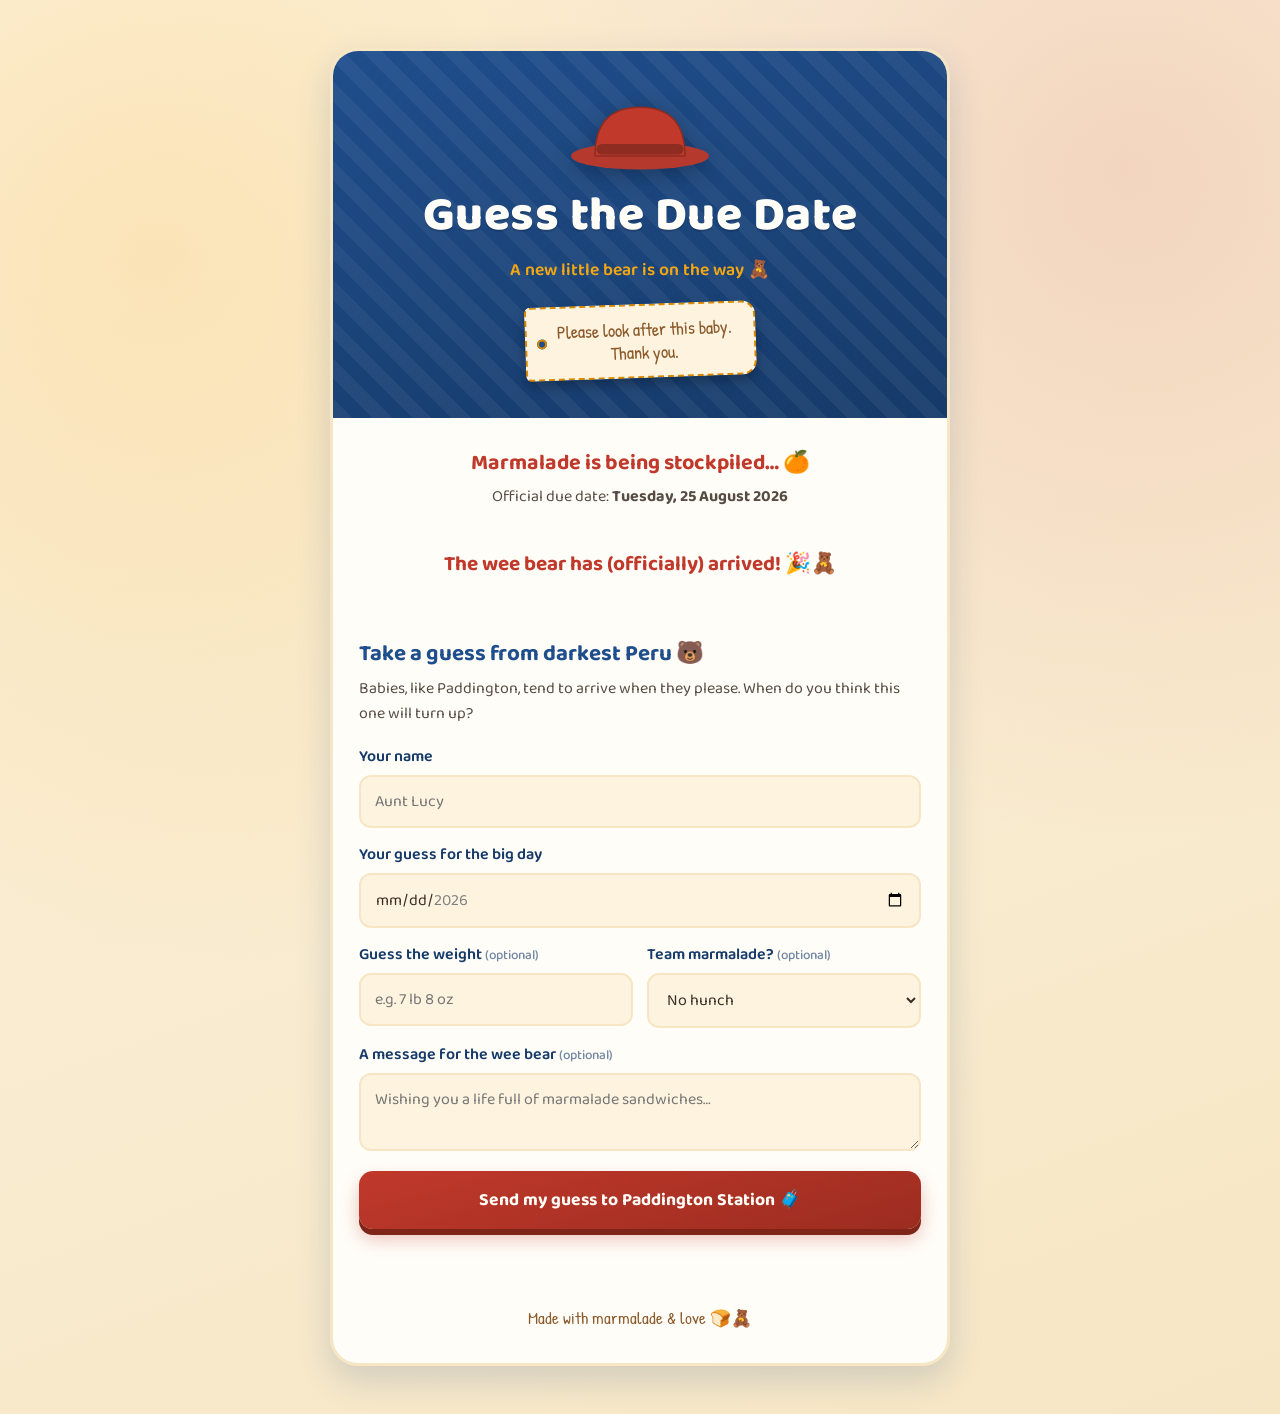
==== index.html @ 387adced "Add Paddington-themed Guess the Due Date app Static GitHub Pages site for a baby-pool guessing game " ====
<!DOCTYPE html>
<html lang="en">
<head>
  <meta charset="UTF-8" />
  <meta name="viewport" content="width=device-width, initial-scale=1.0" />
  <title>Guess the Due Date 🧸</title>
  <meta name="description" content="A Paddington-themed baby pool — guess our due date and win marmalade-sized bragging rights!" />
  <link rel="preconnect" href="https://fonts.googleapis.com" />
  <link rel="preconnect" href="https://fonts.gstatic.com" crossorigin />
  <link href="https://fonts.googleapis.com/css2?family=Baloo+2:wght@500;600;700;800&family=Patrick+Hand&display=swap" rel="stylesheet" />
  <link rel="icon" href="data:image/svg+xml,%3Csvg xmlns='http://www.w3.org/2000/svg' viewBox='0 0 100 100'%3E%3Ctext y='.9em' font-size='90'%3E%F0%9F%A7%B8%3C/text%3E%3C/svg%3E" />
  <link rel="stylesheet" href="styles.css" />
</head>
<body>
  <!-- Falling marmalade sandwiches -->
  <div class="sandwich-rain" aria-hidden="true"></div>

  <main class="card">
    <header class="hero">
      <div class="hat" aria-hidden="true">
        <svg viewBox="0 0 200 120" width="150" role="img" aria-label="Paddington's red hat">
          <ellipse cx="100" cy="100" rx="92" ry="18" fill="#b5392c"/>
          <path d="M40 100 Q40 35 100 35 Q160 35 160 100 Z" fill="#c0392b"/>
          <path d="M40 100 Q40 35 100 35 Q160 35 160 100 Z" fill="none" stroke="#8e2c22" stroke-width="2"/>
          <rect x="42" y="84" width="116" height="14" rx="7" fill="#8e2c22"/>
        </svg>
      </div>
      <h1>Guess the Due&nbsp;Date</h1>
      <p class="tagline">A new little bear is on the way 🧸</p>

      <div class="luggage-tag">
        <span class="hole"></span>
        Please look after this baby.<br />Thank you.
      </div>
    </header>

    <!-- Countdown -->
    <section class="countdown" aria-label="Countdown to the official due date">
      <h2>Marmalade is being stockpiled… 🍊</h2>
      <p class="official">Official due date: <strong>Tuesday, 25 August 2026</strong></p>
      <div class="clock" id="clock">
        <div class="unit"><span id="days">--</span><small>days</small></div>
        <div class="unit"><span id="hours">--</span><small>hours</small></div>
        <div class="unit"><span id="minutes">--</span><small>mins</small></div>
        <div class="unit"><span id="seconds">--</span><small>secs</small></div>
      </div>
    </section>

    <!-- Guess form -->
    <section class="form-wrap" id="form-section">
      <h2>Take a guess from darkest Peru 🐻</h2>
      <p class="sub">Babies, like Paddington, tend to arrive when they please. When do you think this one will turn up?</p>

      <form id="guess-form" novalidate>
        <label>
          Your name
          <input type="text" name="name" id="name" placeholder="Aunt Lucy" required maxlength="60" autocomplete="name" />
        </label>

        <label>
          Your guess for the big day
          <input type="date" name="guess_date" id="guess_date" required min="2026-06-14" max="2026-12-31" />
        </label>

        <div class="row">
          <label>
            Guess the weight <small>(optional)</small>
            <input type="text" name="weight_guess" id="weight_guess" placeholder="e.g. 7 lb 8 oz" maxlength="30" />
          </label>
          <label>
            Team marmalade? <small>(optional)</small>
            <select name="hunch" id="hunch">
              <option value="">No hunch</option>
              <option value="Boy bear">Boy bear 💙</option>
              <option value="Girl bear">Girl bear 💗</option>
              <option value="Surprise!">Surprise! 🎁</option>
            </select>
          </label>
        </div>

        <label>
          A message for the wee bear <small>(optional)</small>
          <textarea name="message" id="message" rows="2" placeholder="Wishing you a life full of marmalade sandwiches…" maxlength="280"></textarea>
        </label>

        <button type="submit" id="submit-btn">
          Send my guess to Paddington Station 🧳
        </button>

        <p class="status" id="status" role="status" aria-live="polite"></p>
      </form>
    </section>

    <!-- Thank-you panel (hidden until submit) -->
    <section class="thanks hidden" id="thanks" aria-live="polite">
      <div class="marmalade" aria-hidden="true">
        <svg viewBox="0 0 120 150" width="110" role="img" aria-label="Jar of marmalade">
          <rect x="34" y="6" width="52" height="14" rx="3" fill="#3b6db5"/>
          <rect x="28" y="20" width="64" height="118" rx="12" fill="#f3a712"/>
          <rect x="28" y="20" width="64" height="118" rx="12" fill="none" stroke="#d98a00" stroke-width="3"/>
          <rect x="34" y="56" width="52" height="44" rx="6" fill="#fff5e0"/>
          <text x="60" y="84" font-size="13" text-anchor="middle" fill="#8b5a2b" font-family="'Patrick Hand',cursive">MARMALADE</text>
          <circle cx="44" cy="40" r="3" fill="#c0392b"/>
          <circle cx="76" cy="44" r="3" fill="#c0392b"/>
          <circle cx="60" cy="34" r="3" fill="#c0392b"/>
        </svg>
      </div>
      <h2>Guess received! 🧡</h2>
      <p id="thanks-detail"></p>
      <button type="button" id="again-btn" class="ghost">Make another guess</button>
    </section>

    <footer>
      <p>Made with marmalade &amp; love 🍞🧸</p>
    </footer>
  </main>

  <script src="script.js"></script>
</body>
</html>
---- styles.css ----
:root {
  --navy: #1f4e8c;        /* Paddington's blue duffle coat */
  --navy-dark: #163a69;
  --red: #c0392b;         /* his red hat */
  --marmalade: #f3a712;   /* marmalade orange */
  --marmalade-dark: #d98a00;
  --bear: #8b5a2b;        /* bear-brown */
  --cream: #fdf3df;       /* buttered toast */
  --cream-deep: #f6e6c4;
  --ink: #3a2e24;
  --white: #fffdf8;
  --shadow: 0 14px 34px rgba(31, 78, 140, 0.18);
}

* { box-sizing: border-box; }

html, body {
  margin: 0;
  padding: 0;
}

body {
  font-family: "Baloo 2", system-ui, sans-serif;
  color: var(--ink);
  background:
    radial-gradient(circle at 12% 18%, rgba(243, 167, 18, 0.18), transparent 45%),
    radial-gradient(circle at 88% 12%, rgba(192, 57, 43, 0.14), transparent 40%),
    linear-gradient(160deg, var(--cream) 0%, var(--cream-deep) 100%);
  min-height: 100vh;
  display: flex;
  align-items: flex-start;
  justify-content: center;
  padding: clamp(12px, 4vw, 48px);
  overflow-x: hidden;
}

.card {
  width: 100%;
  max-width: 620px;
  background: var(--white);
  border-radius: 28px;
  box-shadow: var(--shadow);
  border: 3px solid var(--cream-deep);
  overflow: hidden;
  position: relative;
  z-index: 2;
}

/* ---------- Hero ---------- */
.hero {
  background:
    repeating-linear-gradient(45deg, rgba(255,255,255,0.05) 0 14px, transparent 14px 28px),
    linear-gradient(165deg, var(--navy) 0%, var(--navy-dark) 100%);
  color: var(--white);
  text-align: center;
  padding: 30px 24px 40px;
  position: relative;
}

.hat { line-height: 0; filter: drop-shadow(0 6px 10px rgba(0,0,0,0.25)); }

.hero h1 {
  font-weight: 800;
  font-size: clamp(2rem, 7vw, 3rem);
  margin: 6px 0 2px;
  letter-spacing: 0.5px;
  text-shadow: 0 2px 0 rgba(0,0,0,0.15);
}

.tagline {
  margin: 0;
  font-size: 1.1rem;
  color: var(--marmalade);
  font-weight: 600;
}

.luggage-tag {
  display: inline-block;
  margin-top: 20px;
  background: var(--cream);
  color: var(--bear);
  font-family: "Patrick Hand", cursive;
  font-size: 1.15rem;
  line-height: 1.25;
  padding: 12px 22px 12px 30px;
  border-radius: 6px 14px 14px 6px;
  position: relative;
  transform: rotate(-2deg);
  box-shadow: 0 6px 12px rgba(0,0,0,0.25);
  border: 2px dashed var(--marmalade-dark);
}

.luggage-tag .hole {
  position: absolute;
  left: 10px;
  top: 50%;
  width: 10px;
  height: 10px;
  border-radius: 50%;
  background: var(--navy);
  transform: translateY(-50%);
  box-shadow: inset 0 0 0 2px var(--marmalade-dark);
}

/* ---------- Countdown ---------- */
.countdown {
  text-align: center;
  padding: 28px 24px 8px;
}

.countdown h2 {
  margin: 0 0 4px;
  color: var(--red);
  font-size: 1.35rem;
}

.official {
  margin: 0 0 18px;
  color: var(--ink);
  opacity: 0.85;
}

.clock {
  display: flex;
  justify-content: center;
  gap: 10px;
  flex-wrap: wrap;
}

.unit {
  background: linear-gradient(165deg, var(--marmalade) 0%, var(--marmalade-dark) 100%);
  color: var(--white);
  border-radius: 16px;
  padding: 12px 6px 8px;
  min-width: 72px;
  box-shadow: 0 6px 0 var(--marmalade-dark), 0 10px 18px rgba(217,138,0,0.3);
}

.unit span {
  display: block;
  font-size: 1.9rem;
  font-weight: 800;
  line-height: 1;
}

.unit small {
  text-transform: uppercase;
  font-size: 0.7rem;
  letter-spacing: 1px;
  opacity: 0.9;
}

/* ---------- Form ---------- */
.form-wrap { padding: 26px 26px 8px; }

.form-wrap h2 {
  margin: 0 0 4px;
  color: var(--navy);
  font-size: 1.4rem;
}

.sub { margin: 0 0 18px; opacity: 0.85; }

form label {
  display: block;
  font-weight: 600;
  color: var(--navy-dark);
  margin-bottom: 14px;
}

form label small { font-weight: 500; opacity: 0.6; }

input, select, textarea {
  display: block;
  width: 100%;
  margin-top: 6px;
  padding: 12px 14px;
  font-family: inherit;
  font-size: 1rem;
  color: var(--ink);
  background: var(--cream);
  border: 2px solid var(--cream-deep);
  border-radius: 12px;
  transition: border-color 0.15s, box-shadow 0.15s;
}

input:focus, select:focus, textarea:focus {
  outline: none;
  border-color: var(--marmalade);
  box-shadow: 0 0 0 4px rgba(243,167,18,0.22);
}

textarea { resize: vertical; }

.row {
  display: flex;
  gap: 14px;
  flex-wrap: wrap;
}
.row label { flex: 1 1 200px; }

button {
  font-family: inherit;
  cursor: pointer;
  border: none;
}

#submit-btn {
  width: 100%;
  margin-top: 6px;
  padding: 15px 18px;
  font-size: 1.1rem;
  font-weight: 700;
  color: var(--white);
  background: linear-gradient(165deg, var(--red) 0%, #9c2c20 100%);
  border-radius: 14px;
  box-shadow: 0 6px 0 #7e2419, 0 10px 18px rgba(192,57,43,0.3);
  transition: transform 0.08s, box-shadow 0.08s;
}

#submit-btn:hover { filter: brightness(1.05); }
#submit-btn:active { transform: translateY(4px); box-shadow: 0 2px 0 #7e2419; }
#submit-btn:disabled { opacity: 0.6; cursor: progress; }

.status {
  text-align: center;
  min-height: 1.2em;
  margin: 12px 0 4px;
  font-weight: 600;
}
.status.error { color: var(--red); }
.status.ok { color: var(--bear); }

/* ---------- Thanks ---------- */
.thanks {
  text-align: center;
  padding: 30px 26px 10px;
  animation: pop 0.4s ease;
}
.thanks h2 { color: var(--marmalade-dark); margin: 8px 0; font-size: 1.6rem; }
.thanks p { font-size: 1.1rem; opacity: 0.9; }
.marmalade { line-height: 0; filter: drop-shadow(0 8px 12px rgba(217,138,0,0.3)); }

.ghost {
  margin-top: 8px;
  padding: 11px 22px;
  font-weight: 700;
  color: var(--navy);
  background: var(--cream);
  border: 2px solid var(--navy);
  border-radius: 12px;
}
.ghost:hover { background: var(--cream-deep); }

/* ---------- Footer ---------- */
footer {
  text-align: center;
  padding: 18px;
  color: var(--bear);
  font-family: "Patrick Hand", cursive;
  font-size: 1.05rem;
}

.hidden { display: none !important; }

@keyframes pop {
  0% { transform: scale(0.95); opacity: 0; }
  100% { transform: scale(1); opacity: 1; }
}

/* ---------- Falling sandwiches ---------- */
.sandwich-rain {
  position: fixed;
  inset: 0;
  pointer-events: none;
  z-index: 1;
  overflow: hidden;
}
.sandwich-rain span {
  position: absolute;
  top: -40px;
  font-size: 1.6rem;
  animation: fall linear forwards;
  opacity: 0.85;
}
@keyframes fall {
  to { transform: translateY(110vh) rotate(360deg); opacity: 0; }
}

@media (prefers-reduced-motion: reduce) {
  .sandwich-rain { display: none; }
  .thanks { animation: none; }
}
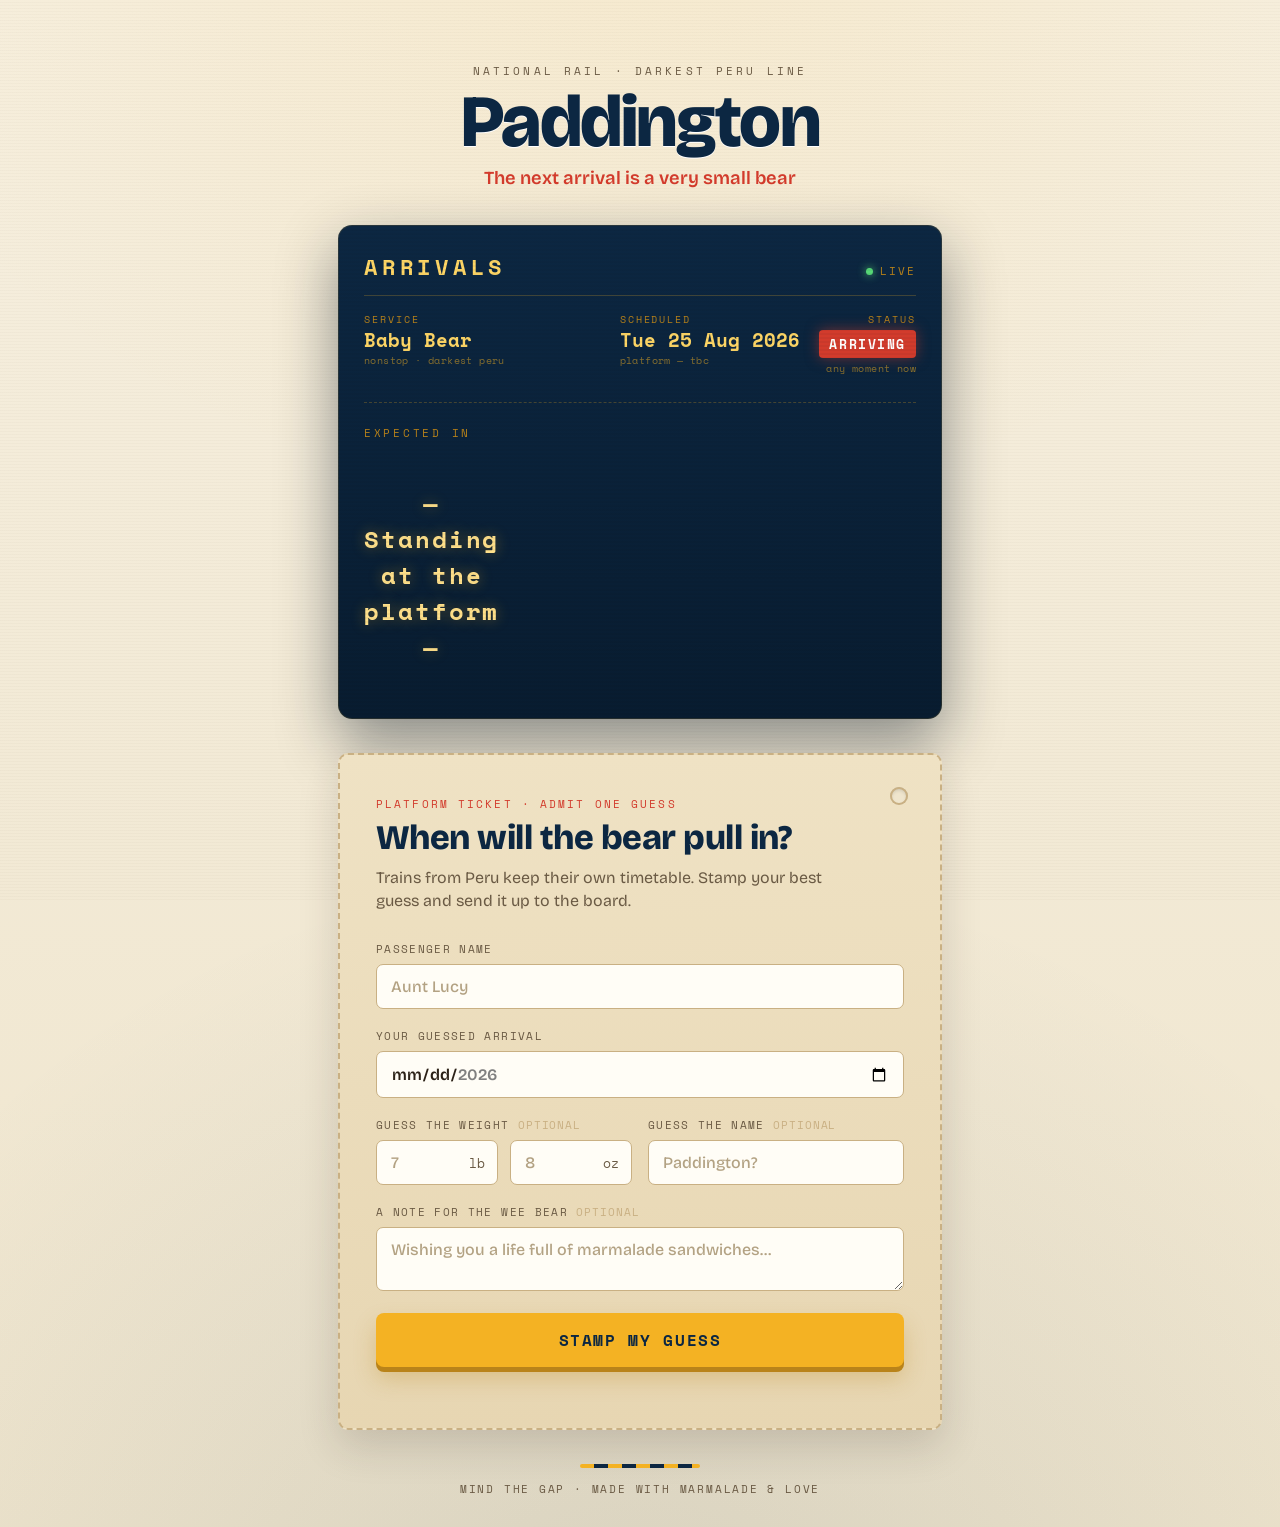
==== commit c5fe3f94: "Redesign as a Paddington Station arrivals board Reimagine the page around a railway "arrivals" conce" ====
--- a/index.html
+++ b/index.html
@@ -3,115 +3,126 @@
 <head>
   <meta charset="UTF-8" />
   <meta name="viewport" content="width=device-width, initial-scale=1.0" />
-  <title>Guess the Due Date 🧸</title>
-  <meta name="description" content="A Paddington-themed baby pool — guess our due date and win marmalade-sized bragging rights!" />
+  <title>Now Arriving — Guess the Due Date</title>
+  <meta name="description" content="The next arrival at Paddington Station is a very small bear. Guess when the train gets in." />
   <link rel="preconnect" href="https://fonts.googleapis.com" />
   <link rel="preconnect" href="https://fonts.gstatic.com" crossorigin />
-  <link href="https://fonts.googleapis.com/css2?family=Baloo+2:wght@500;600;700;800&family=Patrick+Hand&display=swap" rel="stylesheet" />
-  <link rel="icon" href="data:image/svg+xml,%3Csvg xmlns='http://www.w3.org/2000/svg' viewBox='0 0 100 100'%3E%3Ctext y='.9em' font-size='90'%3E%F0%9F%A7%B8%3C/text%3E%3C/svg%3E" />
+  <link href="https://fonts.googleapis.com/css2?family=Bricolage+Grotesque:opsz,wght@12..96,400;12..96,600;12..96,700;12..96,800&family=Space+Mono:wght@400;700&display=swap" rel="stylesheet" />
+  <link rel="icon" href="data:image/svg+xml,%3Csvg xmlns='http://www.w3.org/2000/svg' viewBox='0 0 100 100'%3E%3Ctext y='.9em' font-size='90'%3E%F0%9F%9A%89%3C/text%3E%3C/svg%3E" />
   <link rel="stylesheet" href="styles.css" />
 </head>
 <body>
-  <!-- Falling marmalade sandwiches -->
-  <div class="sandwich-rain" aria-hidden="true"></div>
+  <main class="station">
 
-  <main class="card">
-    <header class="hero">
-      <div class="hat" aria-hidden="true">
-        <svg viewBox="0 0 200 120" width="150" role="img" aria-label="Paddington's red hat">
-          <ellipse cx="100" cy="100" rx="92" ry="18" fill="#b5392c"/>
-          <path d="M40 100 Q40 35 100 35 Q160 35 160 100 Z" fill="#c0392b"/>
-          <path d="M40 100 Q40 35 100 35 Q160 35 160 100 Z" fill="none" stroke="#8e2c22" stroke-width="2"/>
-          <rect x="42" y="84" width="116" height="14" rx="7" fill="#8e2c22"/>
-        </svg>
-      </div>
-      <h1>Guess the Due&nbsp;Date</h1>
-      <p class="tagline">A new little bear is on the way 🧸</p>
-
-      <div class="luggage-tag">
-        <span class="hole"></span>
-        Please look after this baby.<br />Thank you.
-      </div>
+    <!-- ───── Station nameplate ───── -->
+    <header class="nameboard">
+      <span class="nameboard__rail">National Rail · Darkest Peru Line</span>
+      <h1 class="nameboard__name">Paddington</h1>
+      <span class="nameboard__sub">The next arrival is a very small bear</span>
     </header>
 
-    <!-- Countdown -->
-    <section class="countdown" aria-label="Countdown to the official due date">
-      <h2>Marmalade is being stockpiled… 🍊</h2>
-      <p class="official">Official due date: <strong>Tuesday, 25 August 2026</strong></p>
-      <div class="clock" id="clock">
-        <div class="unit"><span id="days">--</span><small>days</small></div>
-        <div class="unit"><span id="hours">--</span><small>hours</small></div>
-        <div class="unit"><span id="minutes">--</span><small>mins</small></div>
-        <div class="unit"><span id="seconds">--</span><small>secs</small></div>
+    <!-- ───── Signature: arrivals board ───── -->
+    <section class="board" aria-label="Live arrivals board for the next baby">
+      <div class="board__bar">
+        <span class="board__title">Arrivals</span>
+        <span class="board__live"><i></i>Live</span>
+      </div>
+
+      <div class="board__service">
+        <div class="svc">
+          <span class="svc__label">Service</span>
+          <span class="svc__value">Baby Bear</span>
+          <span class="svc__note">nonstop · darkest peru</span>
+        </div>
+        <div class="svc">
+          <span class="svc__label">Scheduled</span>
+          <span class="svc__value">Tue 25 Aug 2026</span>
+          <span class="svc__note">platform &mdash; tbc</span>
+        </div>
+        <div class="svc svc--status">
+          <span class="svc__label">Status</span>
+          <span class="chip" id="status-chip">On time</span>
+          <span class="svc__note" id="status-note">arrivals from Peru rarely are</span>
+        </div>
+      </div>
+
+      <div class="board__expected">
+        <span class="expected__caption">Expected in</span>
+        <div class="flaps" id="clock">
+          <div class="flap"><span class="flap__num" id="days">--</span><small>days</small></div>
+          <div class="flap"><span class="flap__num" id="hours">--</span><small>hrs</small></div>
+          <div class="flap"><span class="flap__num" id="minutes">--</span><small>min</small></div>
+          <div class="flap"><span class="flap__num" id="seconds">--</span><small>sec</small></div>
+        </div>
       </div>
     </section>
 
-    <!-- Guess form -->
-    <section class="form-wrap" id="form-section">
-      <h2>Take a guess from darkest Peru 🐻</h2>
-      <p class="sub">Babies, like Paddington, tend to arrive when they please. When do you think this one will turn up?</p>
+    <!-- ───── Platform ticket: the guess form ───── -->
+    <section class="ticket" id="form-section">
+      <span class="ticket__punch" aria-hidden="true"></span>
 
-      <form id="guess-form" novalidate>
-        <label>
-          Your name
-          <input type="text" name="name" id="name" placeholder="Aunt Lucy" required maxlength="60" autocomplete="name" />
+      <div class="ticket__head">
+        <span class="ticket__eyebrow">Platform Ticket · Admit one guess</span>
+        <h2 class="ticket__title">When will the bear pull in?</h2>
+        <p class="ticket__lead">Trains from Peru keep their own timetable. Stamp your best guess and send it up to the board.</p>
+      </div>
+
+      <form id="guess-form" class="ticket__form" novalidate>
+        <label class="field">
+          <span class="field__label">Passenger name</span>
+          <input type="text" name="name" id="name" placeholder="Aunt Lucy" required maxlength="60" />
         </label>
 
-        <label>
-          Your guess for the big day
+        <label class="field">
+          <span class="field__label">Your guessed arrival</span>
           <input type="date" name="guess_date" id="guess_date" required min="2026-06-14" max="2026-12-31" />
         </label>
 
-        <div class="row">
-          <label>
-            Guess the weight <small>(optional)</small>
-            <input type="text" name="weight_guess" id="weight_guess" placeholder="e.g. 7 lb 8 oz" maxlength="30" />
-          </label>
-          <label>
-            Team marmalade? <small>(optional)</small>
-            <select name="hunch" id="hunch">
-              <option value="">No hunch</option>
-              <option value="Boy bear">Boy bear 💙</option>
-              <option value="Girl bear">Girl bear 💗</option>
-              <option value="Surprise!">Surprise! 🎁</option>
-            </select>
+        <div class="field-row">
+          <div class="field">
+            <span class="field__label">Guess the weight <em>optional</em></span>
+            <div class="weight-group">
+              <span class="weight-unit">
+                <input type="number" id="weight_lb" inputmode="numeric" min="0" max="20" step="1" placeholder="7" aria-label="Weight in pounds" />
+                <span class="weight-unit__suffix">lb</span>
+              </span>
+              <span class="weight-unit">
+                <input type="number" id="weight_oz" inputmode="numeric" min="0" max="15" step="1" placeholder="8" aria-label="Weight in ounces" />
+                <span class="weight-unit__suffix">oz</span>
+              </span>
+            </div>
+          </div>
+          <label class="field">
+            <span class="field__label">Guess the name <em>optional</em></span>
+            <input type="text" name="name_guess" id="name_guess" placeholder="Paddington?" maxlength="40" />
           </label>
         </div>
 
-        <label>
-          A message for the wee bear <small>(optional)</small>
+        <label class="field">
+          <span class="field__label">A note for the wee bear <em>optional</em></span>
           <textarea name="message" id="message" rows="2" placeholder="Wishing you a life full of marmalade sandwiches…" maxlength="280"></textarea>
         </label>
 
-        <button type="submit" id="submit-btn">
-          Send my guess to Paddington Station 🧳
-        </button>
-
+        <button type="submit" id="submit-btn" class="stamp-btn">Stamp my guess</button>
         <p class="status" id="status" role="status" aria-live="polite"></p>
       </form>
     </section>
 
-    <!-- Thank-you panel (hidden until submit) -->
-    <section class="thanks hidden" id="thanks" aria-live="polite">
-      <div class="marmalade" aria-hidden="true">
-        <svg viewBox="0 0 120 150" width="110" role="img" aria-label="Jar of marmalade">
-          <rect x="34" y="6" width="52" height="14" rx="3" fill="#3b6db5"/>
-          <rect x="28" y="20" width="64" height="118" rx="12" fill="#f3a712"/>
-          <rect x="28" y="20" width="64" height="118" rx="12" fill="none" stroke="#d98a00" stroke-width="3"/>
-          <rect x="34" y="56" width="52" height="44" rx="6" fill="#fff5e0"/>
-          <text x="60" y="84" font-size="13" text-anchor="middle" fill="#8b5a2b" font-family="'Patrick Hand',cursive">MARMALADE</text>
-          <circle cx="44" cy="40" r="3" fill="#c0392b"/>
-          <circle cx="76" cy="44" r="3" fill="#c0392b"/>
-          <circle cx="60" cy="34" r="3" fill="#c0392b"/>
-        </svg>
+    <!-- ───── Stamped confirmation ───── -->
+    <section class="ticket logged hidden" id="thanks" aria-live="polite">
+      <span class="ticket__punch" aria-hidden="true"></span>
+      <div class="stamp" aria-hidden="true">
+        <span class="stamp__top">Paddington Station</span>
+        <span class="stamp__big">Guess<br />Logged</span>
+        <span class="stamp__bot" id="stamp-date">— · — · —</span>
       </div>
-      <h2>Guess received! 🧡</h2>
-      <p id="thanks-detail"></p>
-      <button type="button" id="again-btn" class="ghost">Make another guess</button>
+      <h2 class="ticket__title">Your guess is on the board.</h2>
+      <p class="logged__detail" id="thanks-detail"></p>
+      <button type="button" id="again-btn" class="ghost-btn">Place another guess</button>
     </section>
 
-    <footer>
-      <p>Made with marmalade &amp; love 🍞🧸</p>
+    <footer class="platform-edge">
+      <span>Mind the gap · made with marmalade &amp; love</span>
     </footer>
   </main>
 
--- a/styles.css
+++ b/styles.css
@@ -1,293 +1,556 @@
+/* ===========================================================
+   Now Arriving — Paddington Station
+   A railway arrivals board for one very small bear.
+   =========================================================== */
+
 :root {
-  --navy: #1f4e8c;        /* Paddington's blue duffle coat */
-  --navy-dark: #163a69;
-  --red: #c0392b;         /* his red hat */
-  --marmalade: #f3a712;   /* marmalade orange */
-  --marmalade-dark: #d98a00;
-  --bear: #8b5a2b;        /* bear-brown */
-  --cream: #fdf3df;       /* buttered toast */
-  --cream-deep: #f6e6c4;
-  --ink: #3a2e24;
-  --white: #fffdf8;
-  --shadow: 0 14px 34px rgba(31, 78, 140, 0.18);
+  --platform: #0c2742;     /* rail-navy board base   */
+  --platform-2: #081c30;   /* darker board           */
+  --flap: #13243b;         /* split-flap tile        */
+  --flap-hi: #1b3252;      /* flap top-half highlight */
+  --amber: #f4b223;        /* departure-board glow   */
+  --amber-dim: #b9831a;    /* dim amber              */
+  --signal: #d23b2c;       /* hat red / "delayed"    */
+  --ticket: #efe2c4;       /* Manila ticket stock    */
+  --ticket-2: #e7d6b2;     /* ticket shade           */
+  --ticket-edge: #c9b083;  /* ticket perforation     */
+  --ink: #2b2117;          /* stamp ink              */
+  --ink-soft: #6a5a44;     /* muted ticket text      */
+  --cream: #f6efdf;        /* paper page             */
+  --cream-2: #efe5cd;
+  --stamp: #b53326;        /* rubber-stamp red       */
+
+  --board-shadow: 0 24px 60px rgba(8, 22, 38, 0.45);
+  --display: "Bricolage Grotesque", system-ui, sans-serif;
+  --mono: "Space Mono", ui-monospace, monospace;
 }
 
 * { box-sizing: border-box; }
-
-html, body {
-  margin: 0;
-  padding: 0;
-}
+html, body { margin: 0; padding: 0; }
 
 body {
-  font-family: "Baloo 2", system-ui, sans-serif;
+  font-family: var(--display);
   color: var(--ink);
   background:
-    radial-gradient(circle at 12% 18%, rgba(243, 167, 18, 0.18), transparent 45%),
-    radial-gradient(circle at 88% 12%, rgba(192, 57, 43, 0.14), transparent 40%),
-    linear-gradient(160deg, var(--cream) 0%, var(--cream-deep) 100%);
+    radial-gradient(120% 80% at 50% -10%, rgba(244,178,35,0.10), transparent 55%),
+    radial-gradient(120% 90% at 50% 110%, rgba(12,39,66,0.10), transparent 60%),
+    linear-gradient(180deg, var(--cream) 0%, var(--cream-2) 100%);
   min-height: 100vh;
+  -webkit-font-smoothing: antialiased;
+}
+
+/* faint paper grain */
+body::before {
+  content: "";
+  position: fixed;
+  inset: 0;
+  pointer-events: none;
+  background-image:
+    repeating-linear-gradient(0deg, rgba(43,33,23,0.018) 0 1px, transparent 1px 3px);
+  z-index: 0;
+}
+
+.station {
+  position: relative;
+  z-index: 1;
+  width: 100%;
+  max-width: 660px;
+  margin: 0 auto;
+  padding: clamp(20px, 5vw, 56px) clamp(16px, 4vw, 28px) 0;
   display: flex;
-  align-items: flex-start;
-  justify-content: center;
-  padding: clamp(12px, 4vw, 48px);
-  overflow-x: hidden;
-}
-
-.card {
-  width: 100%;
-  max-width: 620px;
-  background: var(--white);
-  border-radius: 28px;
-  box-shadow: var(--shadow);
-  border: 3px solid var(--cream-deep);
+  flex-direction: column;
+  gap: clamp(22px, 4vw, 34px);
+}
+
+/* ───────────── Station nameplate ───────────── */
+.nameboard {
+  text-align: center;
+  padding: 4px 0 2px;
+}
+.nameboard__rail {
+  display: inline-block;
+  font-family: var(--mono);
+  font-size: 0.7rem;
+  letter-spacing: 0.28em;
+  text-transform: uppercase;
+  color: var(--ink-soft);
+  padding-bottom: 10px;
+}
+.nameboard__name {
+  margin: 0;
+  font-size: clamp(2.6rem, 11vw, 4.6rem);
+  font-weight: 800;
+  font-variation-settings: "opsz" 96;
+  letter-spacing: -0.02em;
+  line-height: 0.92;
+  color: var(--platform);
+  /* enamel station-sign double border */
+  text-shadow: 0 1px 0 #fff;
+}
+.nameboard__sub {
+  display: block;
+  margin-top: 10px;
+  font-size: clamp(0.95rem, 2.6vw, 1.15rem);
+  font-weight: 600;
+  color: var(--signal);
+}
+
+/* ───────────── Arrivals board (signature) ───────────── */
+.board {
+  background:
+    linear-gradient(180deg, var(--platform) 0%, var(--platform-2) 100%);
+  border-radius: 14px;
+  padding: clamp(16px, 3.4vw, 26px);
+  box-shadow: var(--board-shadow), inset 0 0 0 1px rgba(244,178,35,0.12);
+  color: var(--amber);
+  position: relative;
   overflow: hidden;
+}
+/* subtle screen scanline */
+.board::after {
+  content: "";
+  position: absolute;
+  inset: 0;
+  pointer-events: none;
+  background: repeating-linear-gradient(0deg, rgba(0,0,0,0.10) 0 2px, transparent 2px 4px);
+  opacity: 0.35;
+  mix-blend-mode: multiply;
+}
+
+.board__bar {
+  display: flex;
+  align-items: baseline;
+  justify-content: space-between;
+  border-bottom: 1px solid rgba(244,178,35,0.22);
+  padding-bottom: 12px;
+  margin-bottom: 16px;
+}
+.board__title {
+  font-family: var(--mono);
+  font-weight: 700;
+  font-size: clamp(1.05rem, 3.4vw, 1.35rem);
+  letter-spacing: 0.22em;
+  text-transform: uppercase;
+  color: #ffd766;
+}
+.board__live {
+  font-family: var(--mono);
+  font-size: 0.68rem;
+  letter-spacing: 0.18em;
+  text-transform: uppercase;
+  color: var(--amber-dim);
+  display: inline-flex;
+  align-items: center;
+  gap: 7px;
+}
+.board__live i {
+  width: 7px; height: 7px;
+  border-radius: 50%;
+  background: #57d977;
+  box-shadow: 0 0 8px #57d977;
+  animation: pulse 2s ease-in-out infinite;
+}
+
+.board__service {
+  display: grid;
+  grid-template-columns: minmax(0, 1.3fr) minmax(0, 1fr) auto;
+  gap: 14px;
+  align-items: start;
+}
+.svc { display: flex; flex-direction: column; gap: 3px; min-width: 0; }
+.svc__label {
+  font-family: var(--mono);
+  font-size: 0.62rem;
+  letter-spacing: 0.2em;
+  text-transform: uppercase;
+  color: var(--amber-dim);
+}
+.svc__value {
+  font-family: var(--mono);
+  font-size: clamp(0.95rem, 3vw, 1.18rem);
+  font-weight: 700;
+  color: #ffd766;
+  line-height: 1.1;
+}
+.svc__note {
+  font-family: var(--mono);
+  font-size: 0.62rem;
+  letter-spacing: 0.04em;
+  color: rgba(244,178,35,0.55);
+}
+.svc--status { align-items: flex-end; text-align: right; }
+.chip {
+  font-family: var(--mono);
+  font-weight: 700;
+  font-size: 0.82rem;
+  letter-spacing: 0.12em;
+  text-transform: uppercase;
+  color: var(--platform);
+  background: var(--amber);
+  padding: 4px 10px;
+  border-radius: 4px;
+  box-shadow: 0 0 14px rgba(244,178,35,0.45);
+}
+.chip.late {
+  background: var(--signal);
+  color: #fff;
+  box-shadow: 0 0 14px rgba(210,59,44,0.5);
+}
+
+/* expected-in flap row */
+.board__expected {
+  margin-top: clamp(18px, 3.2vw, 26px);
+  border-top: 1px dashed rgba(244,178,35,0.25);
+  padding-top: clamp(16px, 3vw, 22px);
+}
+.expected__caption {
+  display: block;
+  font-family: var(--mono);
+  font-size: 0.66rem;
+  letter-spacing: 0.26em;
+  text-transform: uppercase;
+  color: var(--amber-dim);
+  margin-bottom: 12px;
+}
+.flaps {
+  display: grid;
+  grid-template-columns: repeat(4, 1fr);
+  gap: clamp(8px, 2vw, 14px);
+}
+.flap {
   position: relative;
+  background: linear-gradient(180deg, var(--flap-hi) 0%, var(--flap-hi) 49.6%, var(--flap) 50.4%, var(--platform-2) 100%);
+  border-radius: 8px;
+  padding: clamp(12px, 2.6vw, 18px) 4px clamp(8px, 1.8vw, 12px);
+  text-align: center;
+  box-shadow: inset 0 1px 0 rgba(255,255,255,0.06), 0 6px 14px rgba(0,0,0,0.3);
+  overflow: hidden;
+}
+/* the split-flap seam */
+.flap::before {
+  content: "";
+  position: absolute;
+  left: 6px; right: 6px;
+  top: calc(50% - 7px);
+  height: 1px;
+  background: rgba(0,0,0,0.55);
   z-index: 2;
 }
-
-/* ---------- Hero ---------- */
-.hero {
+.flap__num {
+  display: block;
+  font-family: var(--mono);
+  font-weight: 700;
+  font-size: clamp(1.9rem, 8vw, 3rem);
+  line-height: 1;
+  color: #ffe08a;
+  text-shadow: 0 0 12px rgba(244,178,35,0.35);
+  font-variant-numeric: tabular-nums;
+}
+.flap small {
+  display: block;
+  margin-top: 7px;
+  font-family: var(--mono);
+  font-size: 0.6rem;
+  letter-spacing: 0.18em;
+  text-transform: uppercase;
+  color: var(--amber-dim);
+}
+.flap.flip .flap__num { animation: flip 0.4s ease; }
+
+.board__arrived {
+  text-align: center;
+  font-family: var(--mono);
+  font-weight: 700;
+  font-size: clamp(1.1rem, 4vw, 1.5rem);
+  letter-spacing: 0.08em;
+  color: #ffe08a;
+  text-shadow: 0 0 14px rgba(244,178,35,0.4);
+  padding: 8px 0 4px;
+}
+
+/* ───────────── Platform ticket (form) ───────────── */
+.ticket {
+  position: relative;
   background:
-    repeating-linear-gradient(45deg, rgba(255,255,255,0.05) 0 14px, transparent 14px 28px),
-    linear-gradient(165deg, var(--navy) 0%, var(--navy-dark) 100%);
-  color: var(--white);
-  text-align: center;
-  padding: 30px 24px 40px;
-  position: relative;
-}
-
-.hat { line-height: 0; filter: drop-shadow(0 6px 10px rgba(0,0,0,0.25)); }
-
-.hero h1 {
+    linear-gradient(180deg, var(--ticket) 0%, var(--ticket-2) 100%);
+  border-radius: 10px;
+  padding: clamp(24px, 5vw, 38px) clamp(20px, 4.5vw, 36px) clamp(20px, 4vw, 30px);
+  box-shadow: 0 16px 40px rgba(43,33,23,0.16);
+  /* perforated ticket edge */
+  border: 2px dashed var(--ticket-edge);
+  color: var(--ink);
+}
+.ticket__punch {
+  position: absolute;
+  top: clamp(20px, 4.5vw, 32px);
+  right: clamp(20px, 4.5vw, 32px);
+  width: 18px; height: 18px;
+  border-radius: 50%;
+  background: var(--cream-2);
+  box-shadow: inset 0 0 0 2px var(--ticket-edge), inset 0 2px 4px rgba(0,0,0,0.2);
+}
+
+.ticket__eyebrow {
+  font-family: var(--mono);
+  font-size: 0.66rem;
+  letter-spacing: 0.2em;
+  text-transform: uppercase;
+  color: var(--signal);
+}
+.ticket__title {
+  margin: 8px 0 0;
+  font-size: clamp(1.55rem, 5.5vw, 2.15rem);
   font-weight: 800;
-  font-size: clamp(2rem, 7vw, 3rem);
-  margin: 6px 0 2px;
-  letter-spacing: 0.5px;
-  text-shadow: 0 2px 0 rgba(0,0,0,0.15);
-}
-
-.tagline {
-  margin: 0;
-  font-size: 1.1rem;
-  color: var(--marmalade);
-  font-weight: 600;
-}
-
-.luggage-tag {
-  display: inline-block;
-  margin-top: 20px;
-  background: var(--cream);
-  color: var(--bear);
-  font-family: "Patrick Hand", cursive;
-  font-size: 1.15rem;
-  line-height: 1.25;
-  padding: 12px 22px 12px 30px;
-  border-radius: 6px 14px 14px 6px;
-  position: relative;
-  transform: rotate(-2deg);
-  box-shadow: 0 6px 12px rgba(0,0,0,0.25);
-  border: 2px dashed var(--marmalade-dark);
-}
-
-.luggage-tag .hole {
-  position: absolute;
-  left: 10px;
-  top: 50%;
-  width: 10px;
-  height: 10px;
-  border-radius: 50%;
-  background: var(--navy);
-  transform: translateY(-50%);
-  box-shadow: inset 0 0 0 2px var(--marmalade-dark);
-}
-
-/* ---------- Countdown ---------- */
-.countdown {
-  text-align: center;
-  padding: 28px 24px 8px;
-}
-
-.countdown h2 {
-  margin: 0 0 4px;
-  color: var(--red);
-  font-size: 1.35rem;
-}
-
-.official {
-  margin: 0 0 18px;
-  color: var(--ink);
-  opacity: 0.85;
-}
-
-.clock {
-  display: flex;
-  justify-content: center;
-  gap: 10px;
-  flex-wrap: wrap;
-}
-
-.unit {
-  background: linear-gradient(165deg, var(--marmalade) 0%, var(--marmalade-dark) 100%);
-  color: var(--white);
-  border-radius: 16px;
-  padding: 12px 6px 8px;
-  min-width: 72px;
-  box-shadow: 0 6px 0 var(--marmalade-dark), 0 10px 18px rgba(217,138,0,0.3);
-}
-
-.unit span {
+  letter-spacing: -0.015em;
+  line-height: 1.05;
+  color: var(--platform);
+}
+.ticket__lead {
+  margin: 10px 0 0;
+  font-size: 1rem;
+  line-height: 1.45;
+  color: var(--ink-soft);
+  max-width: 46ch;
+}
+
+.ticket__form { margin-top: clamp(20px, 4vw, 28px); }
+
+.field { display: block; margin-bottom: 18px; }
+.field__label {
   display: block;
-  font-size: 1.9rem;
-  font-weight: 800;
-  line-height: 1;
-}
-
-.unit small {
-  text-transform: uppercase;
+  font-family: var(--mono);
   font-size: 0.7rem;
-  letter-spacing: 1px;
-  opacity: 0.9;
-}
-
-/* ---------- Form ---------- */
-.form-wrap { padding: 26px 26px 8px; }
-
-.form-wrap h2 {
-  margin: 0 0 4px;
-  color: var(--navy);
-  font-size: 1.4rem;
-}
-
-.sub { margin: 0 0 18px; opacity: 0.85; }
-
-form label {
-  display: block;
-  font-weight: 600;
-  color: var(--navy-dark);
-  margin-bottom: 14px;
-}
-
-form label small { font-weight: 500; opacity: 0.6; }
-
-input, select, textarea {
+  letter-spacing: 0.12em;
+  text-transform: uppercase;
+  color: var(--ink-soft);
+  margin-bottom: 7px;
+}
+.field__label em {
+  font-style: normal;
+  color: var(--ticket-edge);
+  letter-spacing: 0.08em;
+}
+
+.field input,
+.field select,
+.field textarea {
   display: block;
   width: 100%;
-  margin-top: 6px;
   padding: 12px 14px;
-  font-family: inherit;
+  font-family: var(--display);
   font-size: 1rem;
+  font-weight: 600;
   color: var(--ink);
-  background: var(--cream);
-  border: 2px solid var(--cream-deep);
-  border-radius: 12px;
+  background: #fffdf6;
+  border: 1.5px solid var(--ticket-edge);
+  border-radius: 7px;
   transition: border-color 0.15s, box-shadow 0.15s;
 }
-
-input:focus, select:focus, textarea:focus {
+.field textarea { resize: vertical; font-weight: 500; }
+.field input:focus,
+.field select:focus,
+.field textarea:focus {
   outline: none;
-  border-color: var(--marmalade);
-  box-shadow: 0 0 0 4px rgba(243,167,18,0.22);
-}
-
-textarea { resize: vertical; }
-
-.row {
-  display: flex;
-  gap: 14px;
-  flex-wrap: wrap;
-}
-.row label { flex: 1 1 200px; }
-
-button {
-  font-family: inherit;
+  border-color: var(--signal);
+  box-shadow: 0 0 0 3px rgba(210,59,44,0.16);
+}
+.field input::placeholder,
+.field textarea::placeholder { color: #b3a283; font-weight: 500; }
+
+.field-row { display: flex; gap: 16px; flex-wrap: wrap; }
+.field-row .field { flex: 1 1 200px; }
+
+/* weight split into lb + oz */
+.weight-group { display: flex; gap: 12px; }
+.weight-unit { position: relative; flex: 1; min-width: 0; }
+.weight-unit input { padding-right: 36px; }
+.weight-unit__suffix {
+  position: absolute;
+  right: 13px;
+  top: 50%;
+  transform: translateY(-50%);
+  font-family: var(--mono);
+  font-size: 0.82rem;
+  color: var(--ink-soft);
+  pointer-events: none;
+}
+/* hide native number spinners for a clean ticket field */
+.weight-unit input::-webkit-outer-spin-button,
+.weight-unit input::-webkit-inner-spin-button {
+  -webkit-appearance: none;
+  margin: 0;
+}
+.weight-unit input[type="number"] {
+  -moz-appearance: textfield;
+  appearance: textfield;
+}
+
+/* stamp button */
+.stamp-btn {
+  width: 100%;
+  margin-top: 4px;
+  padding: 15px 18px;
+  font-family: var(--mono);
+  font-weight: 700;
+  font-size: 1.02rem;
+  letter-spacing: 0.1em;
+  text-transform: uppercase;
   cursor: pointer;
+  color: var(--platform);
+  background: var(--amber);
   border: none;
-}
-
-#submit-btn {
-  width: 100%;
-  margin-top: 6px;
-  padding: 15px 18px;
-  font-size: 1.1rem;
-  font-weight: 700;
-  color: var(--white);
-  background: linear-gradient(165deg, var(--red) 0%, #9c2c20 100%);
-  border-radius: 14px;
-  box-shadow: 0 6px 0 #7e2419, 0 10px 18px rgba(192,57,43,0.3);
-  transition: transform 0.08s, box-shadow 0.08s;
-}
-
-#submit-btn:hover { filter: brightness(1.05); }
-#submit-btn:active { transform: translateY(4px); box-shadow: 0 2px 0 #7e2419; }
-#submit-btn:disabled { opacity: 0.6; cursor: progress; }
+  border-radius: 8px;
+  box-shadow: 0 5px 0 var(--amber-dim), 0 12px 22px rgba(185,131,26,0.3);
+  transition: transform 0.08s, box-shadow 0.08s, filter 0.12s;
+}
+.stamp-btn:hover { filter: brightness(1.04); }
+.stamp-btn:active { transform: translateY(4px); box-shadow: 0 1px 0 var(--amber-dim); }
+.stamp-btn:disabled { opacity: 0.6; cursor: progress; }
 
 .status {
   text-align: center;
   min-height: 1.2em;
-  margin: 12px 0 4px;
-  font-weight: 600;
-}
-.status.error { color: var(--red); }
-.status.ok { color: var(--bear); }
-
-/* ---------- Thanks ---------- */
-.thanks {
+  margin: 14px 0 0;
+  font-family: var(--mono);
+  font-size: 0.85rem;
+  letter-spacing: 0.02em;
+}
+.status.error { color: var(--signal); }
+.status.ok { color: var(--ink-soft); }
+
+/* ───────────── Stamped confirmation ───────────── */
+.logged { text-align: center; }
+.logged__detail {
+  margin: 12px auto 0;
+  max-width: 44ch;
+  font-size: 1.05rem;
+  line-height: 1.5;
+  color: var(--ink-soft);
+}
+.logged .ticket__title { margin-top: 18px; }
+
+.stamp {
+  display: inline-flex;
+  flex-direction: column;
+  align-items: center;
+  justify-content: center;
+  gap: 2px;
+  width: 168px;
+  height: 168px;
+  border-radius: 50%;
+  border: 4px double var(--stamp);
+  color: var(--stamp);
+  transform: rotate(-9deg);
+  box-shadow: inset 0 0 0 2px rgba(181,51,38,0.35);
+  /* worn-ink texture */
+  background:
+    radial-gradient(circle at 35% 30%, rgba(255,255,255,0.5) 0 18%, transparent 40%);
+  mix-blend-mode: multiply;
+  animation: thunk 0.5s cubic-bezier(.2,1.4,.4,1) both;
+}
+.stamp__top, .stamp__bot {
+  font-family: var(--mono);
+  font-size: 0.62rem;
+  letter-spacing: 0.16em;
+  text-transform: uppercase;
+}
+.stamp__big {
+  font-family: var(--mono);
+  font-weight: 700;
+  font-size: 1.55rem;
+  line-height: 1;
+  letter-spacing: 0.04em;
+  text-transform: uppercase;
+  margin: 4px 0;
+}
+
+.ghost-btn {
+  margin-top: 22px;
+  padding: 11px 22px;
+  font-family: var(--mono);
+  font-weight: 700;
+  font-size: 0.82rem;
+  letter-spacing: 0.08em;
+  text-transform: uppercase;
+  cursor: pointer;
+  color: var(--platform);
+  background: transparent;
+  border: 1.5px solid var(--platform);
+  border-radius: 7px;
+  transition: background 0.15s, color 0.15s;
+}
+.ghost-btn:hover { background: var(--platform); color: var(--ticket); }
+
+/* ───────────── Platform-edge footer ───────────── */
+.platform-edge {
   text-align: center;
-  padding: 30px 26px 10px;
-  animation: pop 0.4s ease;
-}
-.thanks h2 { color: var(--marmalade-dark); margin: 8px 0; font-size: 1.6rem; }
-.thanks p { font-size: 1.1rem; opacity: 0.9; }
-.marmalade { line-height: 0; filter: drop-shadow(0 8px 12px rgba(217,138,0,0.3)); }
-
-.ghost {
-  margin-top: 8px;
-  padding: 11px 22px;
-  font-weight: 700;
-  color: var(--navy);
-  background: var(--cream);
-  border: 2px solid var(--navy);
-  border-radius: 12px;
-}
-.ghost:hover { background: var(--cream-deep); }
-
-/* ---------- Footer ---------- */
-footer {
-  text-align: center;
-  padding: 18px;
-  color: var(--bear);
-  font-family: "Patrick Hand", cursive;
-  font-size: 1.05rem;
+  padding: 8px 0 30px;
+  margin-top: -8px;
+}
+.platform-edge span {
+  font-family: var(--mono);
+  font-size: 0.7rem;
+  letter-spacing: 0.16em;
+  text-transform: uppercase;
+  color: var(--ink-soft);
+  position: relative;
+  padding-top: 16px;
+  display: inline-block;
+}
+.platform-edge span::before {
+  content: "";
+  position: absolute;
+  top: 0; left: 50%;
+  transform: translateX(-50%);
+  width: 120px; height: 4px;
+  border-radius: 2px;
+  background: repeating-linear-gradient(90deg, var(--amber) 0 14px, var(--platform) 14px 28px);
+}
+
+.stamp-btn:focus-visible,
+.ghost-btn:focus-visible {
+  outline: 3px solid var(--signal);
+  outline-offset: 3px;
 }
 
 .hidden { display: none !important; }
 
-@keyframes pop {
-  0% { transform: scale(0.95); opacity: 0; }
-  100% { transform: scale(1); opacity: 1; }
-}
-
-/* ---------- Falling sandwiches ---------- */
-.sandwich-rain {
-  position: fixed;
-  inset: 0;
-  pointer-events: none;
-  z-index: 1;
-  overflow: hidden;
-}
-.sandwich-rain span {
-  position: absolute;
-  top: -40px;
-  font-size: 1.6rem;
-  animation: fall linear forwards;
-  opacity: 0.85;
-}
-@keyframes fall {
-  to { transform: translateY(110vh) rotate(360deg); opacity: 0; }
+/* ───────────── Motion ───────────── */
+@keyframes pulse {
+  0%, 100% { opacity: 1; }
+  50% { opacity: 0.35; }
+}
+@keyframes flip {
+  0%   { transform: translateY(-8%) scaleY(0.62); opacity: 0.4; }
+  55%  { transform: translateY(2%) scaleY(1.05); opacity: 1; }
+  100% { transform: translateY(0) scaleY(1); }
+}
+@keyframes thunk {
+  0%   { transform: rotate(-9deg) scale(2.1); opacity: 0; }
+  60%  { transform: rotate(-9deg) scale(0.92); opacity: 1; }
+  100% { transform: rotate(-9deg) scale(1); }
 }
 
 @media (prefers-reduced-motion: reduce) {
-  .sandwich-rain { display: none; }
-  .thanks { animation: none; }
-}
+  .board__live i { animation: none; }
+  .flap.flip .flap__num { animation: none; }
+  .stamp { animation: none; }
+}
+
+/* ───────────── Responsive ───────────── */
+@media (max-width: 520px) {
+  .board__service {
+    grid-template-columns: minmax(0, 1fr) minmax(0, 1fr);
+    gap: 16px 12px;
+  }
+  .svc--status {
+    grid-column: 1 / -1;
+    flex-direction: row;
+    align-items: center;
+    justify-content: space-between;
+    text-align: left;
+    border-top: 1px dashed rgba(244,178,35,0.2);
+    padding-top: 12px;
+  }
+  .svc--status .svc__label { order: 0; }
+}
